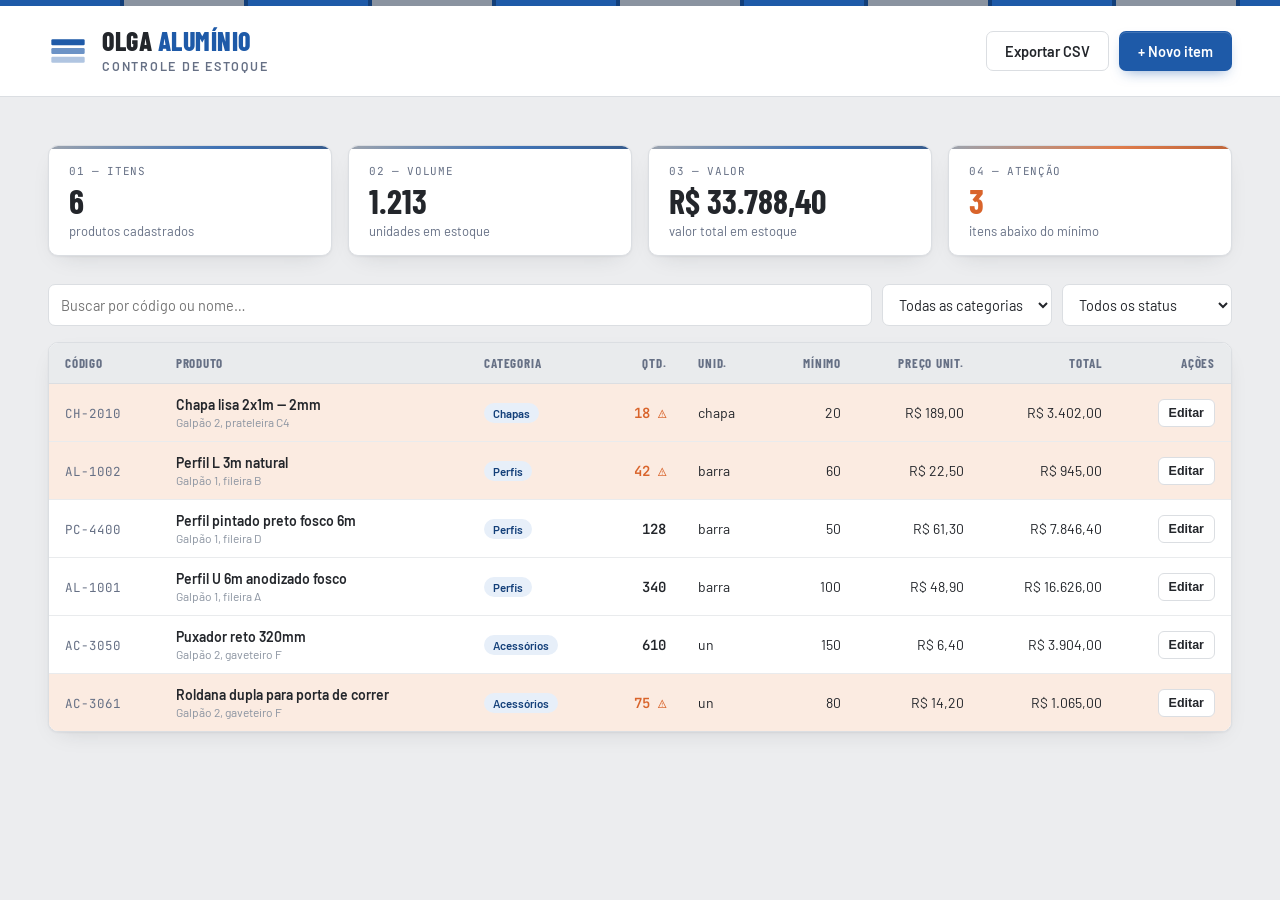
==== index.html @ a514bb4b "Add files via upload" ====
<!DOCTYPE html>
<html lang="pt-BR">
<head>
<meta charset="UTF-8">
<meta name="viewport" content="width=device-width, initial-scale=1.0">
<title>Olga Alumínio — Controle de Estoque</title>
<link rel="preconnect" href="https://fonts.googleapis.com">
<link rel="preconnect" href="https://fonts.gstatic.com" crossorigin>
<link href="https://fonts.googleapis.com/css2?family=Barlow+Condensed:wght@500;600;700;800&family=Barlow:wght@400;500;600&family=JetBrains+Mono:wght@400;500;600&display=swap" rel="stylesheet">
<link rel="stylesheet" href="style.css">
</head>
<body>

<div class="rail"></div>

<header class="topbar">
  <div class="brand">
    <svg class="brand-mark" viewBox="0 0 48 48" fill="none" xmlns="http://www.w3.org/2000/svg" aria-hidden="true">
      <rect x="4" y="10" width="40" height="7" rx="1.5" fill="currentColor"/>
      <rect x="4" y="20.5" width="40" height="7" rx="1.5" fill="currentColor" opacity="0.65"/>
      <rect x="4" y="31" width="40" height="7" rx="1.5" fill="currentColor" opacity="0.35"/>
    </svg>
    <div class="brand-text">
      <h1>OLGA <span>ALUMÍNIO</span></h1>
      <p>Controle de Estoque</p>
    </div>
  </div>
  <div class="topbar-actions">
    <button class="btn btn-ghost" id="btnExport" type="button">Exportar CSV</button>
    <button class="btn btn-primary" id="btnNew" type="button">+ Novo item</button>
  </div>
</header>

<main class="layout">

  <section class="kpis" aria-label="Resumo do estoque">
    <div class="kpi-card">
      <span class="kpi-eyebrow">01 — Itens</span>
      <strong class="kpi-value" id="kpiTotalItens">0</strong>
      <span class="kpi-label">produtos cadastrados</span>
    </div>
    <div class="kpi-card">
      <span class="kpi-eyebrow">02 — Volume</span>
      <strong class="kpi-value" id="kpiTotalUnidades">0</strong>
      <span class="kpi-label">unidades em estoque</span>
    </div>
    <div class="kpi-card">
      <span class="kpi-eyebrow">03 — Valor</span>
      <strong class="kpi-value" id="kpiValorTotal">R$ 0,00</strong>
      <span class="kpi-label">valor total em estoque</span>
    </div>
    <div class="kpi-card kpi-alert">
      <span class="kpi-eyebrow">04 — Atenção</span>
      <strong class="kpi-value" id="kpiBaixoEstoque">0</strong>
      <span class="kpi-label">itens abaixo do mínimo</span>
    </div>
  </section>

  <section class="toolbar" aria-label="Filtros">
    <input type="search" id="busca" class="input search" placeholder="Buscar por código ou nome…" autocomplete="off">
    <select id="filtroCategoria" class="input select"></select>
    <select id="filtroStatus" class="input select">
      <option value="todos">Todos os status</option>
      <option value="baixo">Abaixo do mínimo</option>
      <option value="ok">Estoque normal</option>
    </select>
  </section>

  <section class="table-wrap">
    <table class="stock-table">
      <thead>
        <tr>
          <th data-sort="codigo">Código</th>
          <th data-sort="nome">Produto</th>
          <th data-sort="categoria">Categoria</th>
          <th data-sort="quantidade" class="num">Qtd.</th>
          <th>Unid.</th>
          <th data-sort="minimo" class="num">Mínimo</th>
          <th data-sort="preco" class="num">Preço unit.</th>
          <th class="num">Total</th>
          <th class="actions">Ações</th>
        </tr>
      </thead>
      <tbody id="tbody"></tbody>
    </table>
    <p class="empty-state" id="emptyState" hidden>
      Nenhum item no pátio. Cadastre o primeiro perfil, chapa ou acessório para começar o controle.
    </p>
  </section>

</main>

<div class="drawer-overlay" id="overlay" hidden></div>
<aside class="drawer" id="drawer" aria-hidden="true">
  <form id="form" novalidate>
    <div class="drawer-head">
      <h2 id="drawerTitle">Novo item</h2>
      <button type="button" class="btn-close" id="btnClose" aria-label="Fechar">×</button>
    </div>

    <input type="hidden" id="itemId">

    <label class="field">
      <span>Código</span>
      <input type="text" id="fCodigo" required placeholder="Ex.: AL-1001" class="input">
    </label>

    <label class="field">
      <span>Nome do produto</span>
      <input type="text" id="fNome" required placeholder="Ex.: Perfil U 6m anodizado" class="input">
    </label>

    <label class="field">
      <span>Categoria</span>
      <input type="text" id="fCategoria" required list="listaCategorias" placeholder="Ex.: Perfis, Chapas, Acessórios" class="input">
      <datalist id="listaCategorias"></datalist>
    </label>

    <div class="field-row">
      <label class="field">
        <span>Quantidade</span>
        <input type="number" id="fQuantidade" required min="0" step="1" class="input">
      </label>
      <label class="field">
        <span>Unidade</span>
        <input type="text" id="fUnidade" required placeholder="un, m, kg, barra" class="input">
      </label>
    </div>

    <div class="field-row">
      <label class="field">
        <span>Estoque mínimo</span>
        <input type="number" id="fMinimo" required min="0" step="1" class="input">
      </label>
      <label class="field">
        <span>Preço unitário (R$)</span>
        <input type="number" id="fPreco" required min="0" step="0.01" class="input">
      </label>
    </div>

    <label class="field">
      <span>Localização no pátio (opcional)</span>
      <input type="text" id="fLocal" placeholder="Ex.: Galpão 2, prateleira C4" class="input">
    </label>

    <div class="drawer-actions">
      <button type="button" class="btn btn-ghost" id="btnDelete" hidden>Excluir item</button>
      <div class="spacer"></div>
      <button type="button" class="btn btn-ghost" id="btnCancel">Cancelar</button>
      <button type="submit" class="btn btn-primary">Salvar</button>
    </div>
  </form>
</aside>

<div class="toast" id="toast" role="status" aria-live="polite"></div>

<script src="script.js"></script>
</body>
</html>
---- style.css ----
:root {
  --bg: #ECEDEF;
  --surface: #FFFFFF;
  --graphite: #23262B;
  --steel: #667085;
  --steel-soft: #8A93A0;
  --line: #DBDEE2;
  --line-soft: #E9EBED;
  --blue: #1E5AA8;
  --blue-dark: #133F79;
  --blue-tint: #E7EFF9;
  --orange: #D9642B;
  --orange-tint: #FBEBE1;
  --green: #2E8B57;
  --shadow: 0 1px 2px rgba(35,38,43,0.06), 0 8px 24px -12px rgba(35,38,43,0.18);
  --radius: 10px;
}

* { box-sizing: border-box; }

body {
  margin: 0;
  background: var(--bg);
  color: var(--graphite);
  font-family: 'Barlow', system-ui, sans-serif;
  -webkit-font-smoothing: antialiased;
}

.rail {
  height: 6px;
  width: 100%;
  background: repeating-linear-gradient(
    90deg,
    var(--blue) 0px, var(--blue) 120px,
    var(--blue-dark) 120px, var(--blue-dark) 124px,
    var(--steel-soft) 124px, var(--steel-soft) 244px,
    var(--blue-dark) 244px, var(--blue-dark) 248px
  );
}

/* ---------- Topbar ---------- */

.topbar {
  display: flex;
  align-items: center;
  justify-content: space-between;
  padding: 22px clamp(20px, 4vw, 48px);
  background: var(--surface);
  border-bottom: 1px solid var(--line);
}

.brand { display: flex; align-items: center; gap: 14px; }

.brand-mark {
  width: 40px;
  height: 40px;
  color: var(--blue);
  flex-shrink: 0;
}

.brand-text h1 {
  font-family: 'Barlow Condensed', sans-serif;
  font-weight: 800;
  font-size: 26px;
  letter-spacing: 0.02em;
  margin: 0;
  line-height: 1;
  color: var(--graphite);
}
.brand-text h1 span { color: var(--blue); }

.brand-text p {
  margin: 4px 0 0;
  font-size: 12.5px;
  letter-spacing: 0.14em;
  text-transform: uppercase;
  color: var(--steel);
  font-weight: 600;
}

.topbar-actions { display: flex; gap: 10px; }

/* ---------- Buttons ---------- */

.btn {
  font-family: 'Barlow', sans-serif;
  font-weight: 600;
  font-size: 14.5px;
  padding: 10px 18px;
  border-radius: 7px;
  border: 1px solid transparent;
  cursor: pointer;
  transition: transform 0.08s ease, background 0.15s ease, border-color 0.15s ease;
}
.btn:active { transform: translateY(1px); }

.btn-primary {
  background: var(--blue);
  color: #fff;
  box-shadow: 0 1px 0 rgba(255,255,255,0.15) inset, 0 6px 14px -6px rgba(30,90,168,0.55);
}
.btn-primary:hover { background: var(--blue-dark); }

.btn-ghost {
  background: transparent;
  color: var(--graphite);
  border-color: var(--line);
}
.btn-ghost:hover { border-color: var(--steel-soft); background: var(--line-soft); }

.btn-close {
  background: none;
  border: none;
  font-size: 26px;
  line-height: 1;
  color: var(--steel);
  cursor: pointer;
  padding: 2px 6px;
}
.btn-close:hover { color: var(--graphite); }

/* ---------- Layout ---------- */

.layout {
  padding: clamp(20px, 4vw, 48px);
  max-width: 1280px;
  margin: 0 auto;
}

/* ---------- KPI cards ---------- */

.kpis {
  display: grid;
  grid-template-columns: repeat(4, 1fr);
  gap: 16px;
  margin-bottom: 28px;
}

.kpi-card {
  position: relative;
  background: var(--surface);
  border: 1px solid var(--line);
  border-radius: var(--radius);
  padding: 18px 20px 16px;
  display: flex;
  flex-direction: column;
  gap: 4px;
  overflow: hidden;
  box-shadow: var(--shadow);
}
.kpi-card::before {
  content: "";
  position: absolute;
  top: 0; left: 0; right: 0;
  height: 3px;
  background: linear-gradient(90deg, var(--steel-soft), var(--blue) 60%, var(--blue-dark));
  opacity: 0.85;
}
.kpi-card.kpi-alert::before {
  background: linear-gradient(90deg, var(--steel-soft), var(--orange) 60%, #B44B18);
}

.kpi-eyebrow {
  font-family: 'JetBrains Mono', monospace;
  font-size: 11px;
  letter-spacing: 0.06em;
  color: var(--steel);
  text-transform: uppercase;
}

.kpi-value {
  font-family: 'Barlow Condensed', sans-serif;
  font-size: 34px;
  font-weight: 700;
  line-height: 1.1;
  color: var(--graphite);
}
.kpi-alert .kpi-value { color: var(--orange); }

.kpi-label {
  font-size: 13px;
  color: var(--steel);
}

/* ---------- Toolbar ---------- */

.toolbar {
  display: flex;
  gap: 10px;
  margin-bottom: 16px;
  flex-wrap: wrap;
}

.input {
  font-family: 'Barlow', sans-serif;
  font-size: 14.5px;
  border: 1px solid var(--line);
  background: var(--surface);
  border-radius: 7px;
  padding: 10px 12px;
  color: var(--graphite);
  outline: none;
  transition: border-color 0.15s ease, box-shadow 0.15s ease;
}
.input:focus {
  border-color: var(--blue);
  box-shadow: 0 0 0 3px var(--blue-tint);
}

.search { flex: 1 1 260px; }
.select { min-width: 170px; }

/* ---------- Table ---------- */

.table-wrap {
  background: var(--surface);
  border: 1px solid var(--line);
  border-radius: var(--radius);
  overflow: hidden;
  box-shadow: var(--shadow);
}

.stock-table {
  width: 100%;
  border-collapse: collapse;
  font-size: 14px;
}

.stock-table thead th {
  text-align: left;
  font-family: 'Barlow Condensed', sans-serif;
  font-weight: 700;
  font-size: 13px;
  letter-spacing: 0.06em;
  text-transform: uppercase;
  color: var(--steel);
  background: var(--line-soft);
  padding: 12px 16px;
  border-bottom: 1px solid var(--line);
  cursor: pointer;
  user-select: none;
  white-space: nowrap;
}
.stock-table thead th:hover { color: var(--blue); }
.stock-table thead th.num,
.stock-table td.num { text-align: right; }
.stock-table thead th.actions { text-align: right; cursor: default; }

.stock-table tbody td {
  padding: 12px 16px;
  border-bottom: 1px solid var(--line-soft);
  vertical-align: middle;
}
.stock-table tbody tr:last-child td { border-bottom: none; }
.stock-table tbody tr:hover { background: #F7F8FA; }
.stock-table tbody tr.low-stock { background: var(--orange-tint); }
.stock-table tbody tr.low-stock:hover { background: #F8DFCE; }

.cell-codigo { font-family: 'JetBrains Mono', monospace; font-size: 12.5px; color: var(--steel); }
.cell-nome { font-weight: 600; }
.cell-local { display: block; font-size: 12px; color: var(--steel-soft); margin-top: 2px; }
.cell-cat {
  display: inline-block;
  font-size: 11.5px;
  font-weight: 600;
  padding: 3px 9px;
  border-radius: 100px;
  background: var(--blue-tint);
  color: var(--blue-dark);
}
.qty-badge { font-family: 'JetBrains Mono', monospace; font-weight: 600; }
.low-stock .qty-badge { color: var(--orange); }
.low-stock .qty-badge::after { content: " ⚠"; }

.row-actions { display: flex; gap: 8px; justify-content: flex-end; }
.icon-btn {
  border: 1px solid var(--line);
  background: var(--surface);
  border-radius: 6px;
  padding: 6px 10px;
  font-size: 12.5px;
  font-weight: 600;
  cursor: pointer;
  color: var(--graphite);
}
.icon-btn:hover { border-color: var(--blue); color: var(--blue); }

.empty-state {
  text-align: center;
  color: var(--steel);
  padding: 48px 20px;
  font-size: 14.5px;
}

/* ---------- Drawer ---------- */

.drawer-overlay {
  position: fixed; inset: 0;
  background: rgba(23,26,30,0.42);
  z-index: 40;
}

.drawer {
  position: fixed;
  top: 0; right: 0; bottom: 0;
  width: min(420px, 100vw);
  background: var(--surface);
  border-left: 1px solid var(--line);
  z-index: 50;
  transform: translateX(100%);
  transition: transform 0.22s ease;
  overflow-y: auto;
}
.drawer.open { transform: translateX(0); }

.drawer form { padding: 24px; display: flex; flex-direction: column; gap: 14px; }

.drawer-head {
  display: flex;
  align-items: center;
  justify-content: space-between;
  margin-bottom: 4px;
}
.drawer-head h2 {
  font-family: 'Barlow Condensed', sans-serif;
  font-size: 24px;
  font-weight: 700;
  margin: 0;
}

.field { display: flex; flex-direction: column; gap: 6px; font-size: 13px; font-weight: 600; color: var(--steel); }
.field .input { font-weight: 400; color: var(--graphite); }
.field-row { display: flex; gap: 12px; }
.field-row .field { flex: 1; }

.drawer-actions {
  display: flex;
  align-items: center;
  gap: 10px;
  margin-top: 8px;
  padding-top: 16px;
  border-top: 1px solid var(--line-soft);
}
.spacer { flex: 1; }

/* ---------- Toast ---------- */

.toast {
  position: fixed;
  bottom: 24px;
  left: 50%;
  transform: translateX(-50%) translateY(20px);
  background: var(--graphite);
  color: #fff;
  padding: 12px 20px;
  border-radius: 8px;
  font-size: 14px;
  font-weight: 500;
  opacity: 0;
  pointer-events: none;
  transition: opacity 0.2s ease, transform 0.2s ease;
  z-index: 60;
}
.toast.show { opacity: 1; transform: translateX(-50%) translateY(0); }

/* ---------- Responsive ---------- */

@media (max-width: 860px) {
  .kpis { grid-template-columns: repeat(2, 1fr); }
  .stock-table thead { display: none; }
  .stock-table, .stock-table tbody, .stock-table tr, .stock-table td { display: block; width: 100%; }
  .stock-table tbody tr { border-bottom: 6px solid var(--bg); padding: 8px 0; }
  .stock-table tbody td { display: flex; justify-content: space-between; gap: 12px; border-bottom: none; padding: 6px 16px; }
  .stock-table tbody td.num { text-align: left; }
  .stock-table tbody td::before { content: attr(data-label); font-weight: 700; color: var(--steel); font-size: 11px; text-transform: uppercase; }
  .row-actions { justify-content: flex-start; }
}

@media (max-width: 600px) {
  .kpis { grid-template-columns: 1fr 1fr; }
  .topbar { flex-direction: column; align-items: flex-start; gap: 14px; }
  .topbar-actions { width: 100%; }
  .btn { flex: 1; }
}

@media (prefers-reduced-motion: reduce) {
  .drawer, .toast, .btn { transition: none; }
}
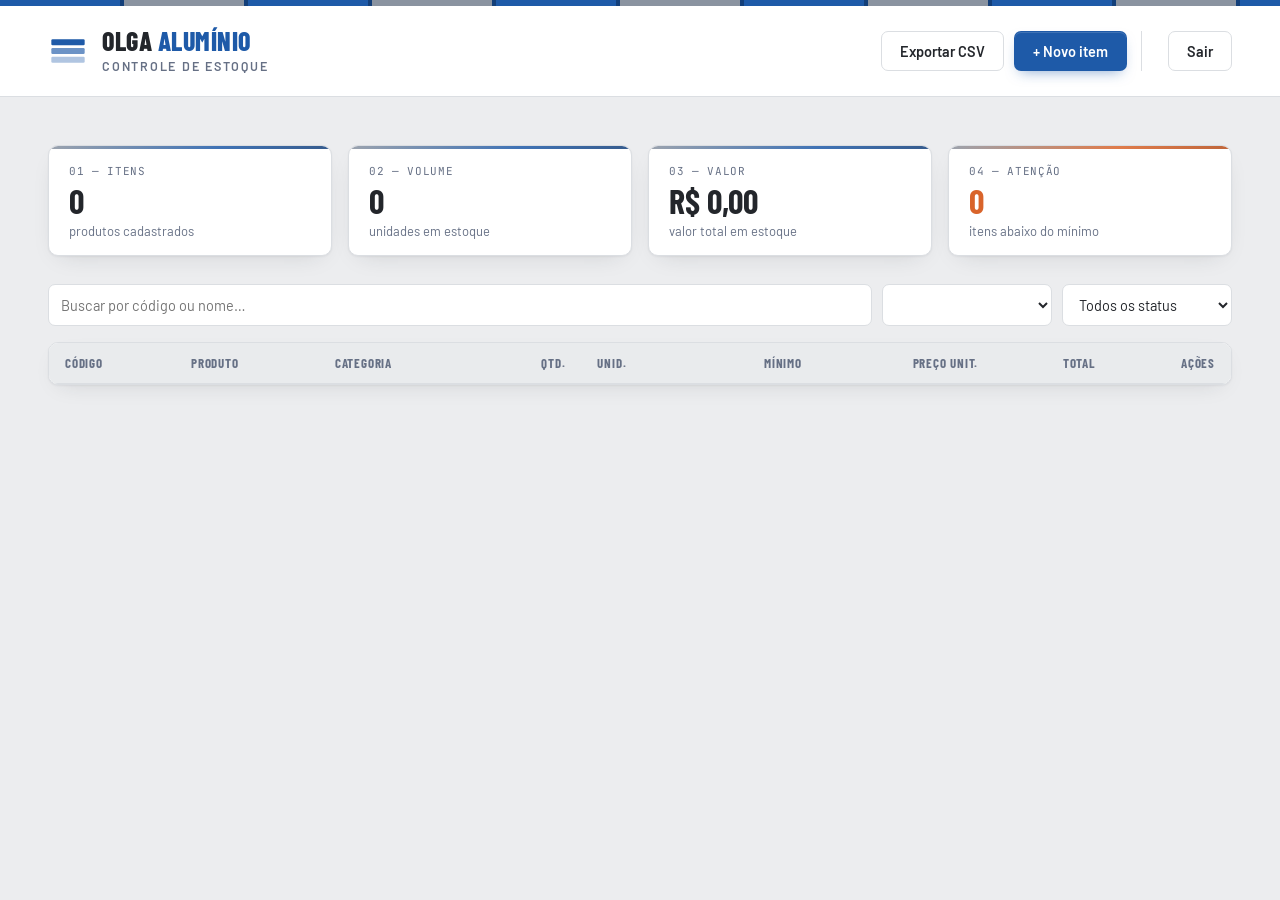
==== commit 16831ef2: "Add user authentication and management features" ====
--- a/index.html
+++ b/index.html
@@ -4,10 +4,21 @@
 <meta charset="UTF-8">
 <meta name="viewport" content="width=device-width, initial-scale=1.0">
 <title>Olga Alumínio — Controle de Estoque</title>
+<link rel="icon" type="image/png" href="favicon.png">
+<link rel="icon" type="image/png" sizes="32x32" href="favicon-32.png">
+<link rel="apple-touch-icon" href="apple-touch-icon.png">
 <link rel="preconnect" href="https://fonts.googleapis.com">
 <link rel="preconnect" href="https://fonts.gstatic.com" crossorigin>
 <link href="https://fonts.googleapis.com/css2?family=Barlow+Condensed:wght@500;600;700;800&family=Barlow:wght@400;500;600&family=JetBrains+Mono:wght@400;500;600&display=swap" rel="stylesheet">
 <link rel="stylesheet" href="style.css">
+<script src="auth.js"></script>
+<script>
+  // Guarda de sessão: se não houver usuário logado, volta para a tela de login
+  // antes de o conteúdo da página ser desenhado.
+  if (!OlgaAuth.sessaoAtual()) {
+    window.location.replace("login.html");
+  }
+</script>
 </head>
 <body>
 
@@ -28,6 +39,12 @@
   <div class="topbar-actions">
     <button class="btn btn-ghost" id="btnExport" type="button">Exportar CSV</button>
     <button class="btn btn-primary" id="btnNew" type="button">+ Novo item</button>
+    <button class="btn btn-ghost" id="btnUsuarios" type="button" hidden>Usuários</button>
+    <div class="user-chip">
+      <span class="user-chip-name" id="userNome"></span>
+      <span class="user-chip-role" id="userRole"></span>
+    </div>
+    <button class="btn btn-ghost" id="btnSair" type="button">Sair</button>
   </div>
 </header>
 
@@ -152,6 +169,54 @@
   </form>
 </aside>
 
+<div class="drawer-overlay" id="overlayUsuarios" hidden></div>
+<aside class="drawer" id="drawerUsuarios" aria-hidden="true">
+  <div class="drawer-head">
+    <h2>Usuários</h2>
+    <button type="button" class="btn-close" id="btnCloseUsuarios" aria-label="Fechar">×</button>
+  </div>
+
+  <div class="user-list" id="userList"></div>
+
+  <form id="formUsuario" class="user-form">
+    <h3 id="userFormTitle">Novo usuário</h3>
+    <input type="hidden" id="uId">
+
+    <label class="field">
+      <span>Nome completo</span>
+      <input type="text" id="uNome" class="input" required>
+    </label>
+
+    <label class="field">
+      <span>Usuário (login)</span>
+      <input type="text" id="uUsuario" class="input" required autocomplete="off">
+    </label>
+
+    <label class="field">
+      <span>Senha</span>
+      <input type="password" id="uSenha" class="input" autocomplete="new-password">
+      <small class="field-hint" id="uSenhaHint">Mínimo 4 caracteres.</small>
+    </label>
+
+    <label class="field">
+      <span>Função</span>
+      <select id="uRole" class="input select">
+        <option value="funcionario">Funcionário — só visualiza o estoque</option>
+        <option value="gerente">Gerente — cadastra, edita e exporta</option>
+        <option value="admin">Administrador — acesso total</option>
+      </select>
+    </label>
+
+    <p class="login-error" id="userFormError" hidden></p>
+
+    <div class="drawer-actions">
+      <button type="button" class="btn btn-ghost" id="btnCancelUsuario">Limpar</button>
+      <div class="spacer"></div>
+      <button type="submit" class="btn btn-primary">Salvar usuário</button>
+    </div>
+  </form>
+</aside>
+
 <div class="toast" id="toast" role="status" aria-live="polite"></div>
 
 <script src="script.js"></script>
--- a/style.css
+++ b/style.css
@@ -363,6 +363,146 @@
 }
 .toast.show { opacity: 1; transform: translateX(-50%) translateY(0); }
 
+/* ---------- User chip (topbar) ---------- */
+
+.user-chip {
+  display: flex;
+  flex-direction: column;
+  align-items: flex-end;
+  line-height: 1.25;
+  padding: 4px 4px 4px 12px;
+  border-left: 1px solid var(--line);
+  margin-left: 4px;
+}
+.user-chip-name {
+  font-size: 13.5px;
+  font-weight: 600;
+  color: var(--graphite);
+}
+.user-chip-role {
+  font-family: 'JetBrains Mono', monospace;
+  font-size: 10.5px;
+  letter-spacing: 0.05em;
+  text-transform: uppercase;
+  color: var(--steel);
+}
+.user-chip-role[data-role="admin"] { color: var(--blue); }
+.user-chip-role[data-role="gerente"] { color: #9A5B12; }
+.user-chip-role[data-role="funcionario"] { color: var(--green); }
+
+/* ---------- User management panel ---------- */
+
+.user-list {
+  padding: 20px 24px 4px;
+  display: flex;
+  flex-direction: column;
+  gap: 8px;
+  max-height: 34vh;
+  overflow-y: auto;
+}
+
+.user-row {
+  display: flex;
+  align-items: center;
+  justify-content: space-between;
+  gap: 10px;
+  padding: 10px 12px;
+  border: 1px solid var(--line);
+  border-radius: 8px;
+  background: var(--line-soft);
+}
+.user-row-info { display: flex; flex-direction: column; gap: 2px; }
+.user-row-nome { font-weight: 600; font-size: 13.5px; }
+.user-row-meta { font-size: 12px; color: var(--steel); font-family: 'JetBrains Mono', monospace; }
+
+.user-form {
+  padding: 18px 24px 24px;
+  border-top: 1px solid var(--line);
+  display: flex;
+  flex-direction: column;
+  gap: 14px;
+}
+.user-form h3 {
+  font-family: 'Barlow Condensed', sans-serif;
+  font-size: 18px;
+  font-weight: 700;
+  margin: 4px 0 0;
+}
+
+.field-hint { font-size: 11.5px; color: var(--steel-soft); font-weight: 400; }
+
+/* ---------- Login page ---------- */
+
+.login-body { background: var(--bg); }
+
+.login-wrap {
+  min-height: calc(100vh - 6px);
+  display: flex;
+  align-items: center;
+  justify-content: center;
+  padding: 24px;
+}
+
+.login-card {
+  width: 100%;
+  max-width: 400px;
+  background: var(--surface);
+  border: 1px solid var(--line);
+  border-radius: 14px;
+  box-shadow: var(--shadow);
+  padding: 32px 30px 28px;
+}
+
+.brand-center {
+  flex-direction: column;
+  text-align: center;
+  gap: 10px;
+  margin-bottom: 26px;
+}
+.brand-center .brand-mark { width: 44px; height: 44px; }
+.brand-center .brand-text p { margin-top: 6px; }
+
+#loginForm { display: flex; flex-direction: column; gap: 14px; }
+
+.btn-block { width: 100%; padding: 12px 18px; font-size: 15px; }
+
+.login-error {
+  background: var(--orange-tint);
+  color: #B44B18;
+  border: 1px solid #F0C6A8;
+  border-radius: 7px;
+  padding: 9px 12px;
+  font-size: 13.5px;
+  margin: 0;
+}
+
+.login-hint {
+  margin-top: 24px;
+  padding-top: 20px;
+  border-top: 1px solid var(--line-soft);
+  font-size: 12.5px;
+  color: var(--steel);
+}
+.login-hint-title {
+  display: block;
+  font-family: 'Barlow Condensed', sans-serif;
+  font-size: 13px;
+  font-weight: 700;
+  letter-spacing: 0.04em;
+  text-transform: uppercase;
+  color: var(--graphite);
+  margin-bottom: 8px;
+}
+.login-hint ul { margin: 0 0 10px; padding-left: 18px; display: flex; flex-direction: column; gap: 4px; }
+.login-hint code {
+  font-family: 'JetBrains Mono', monospace;
+  background: var(--line-soft);
+  padding: 1px 5px;
+  border-radius: 4px;
+  font-size: 11.5px;
+}
+.login-hint p { margin: 0; }
+
 /* ---------- Responsive ---------- */
 
 @media (max-width: 860px) {
@@ -379,8 +519,9 @@
 @media (max-width: 600px) {
   .kpis { grid-template-columns: 1fr 1fr; }
   .topbar { flex-direction: column; align-items: flex-start; gap: 14px; }
-  .topbar-actions { width: 100%; }
+  .topbar-actions { width: 100%; flex-wrap: wrap; }
   .btn { flex: 1; }
+  .user-chip { border-left: none; align-items: flex-start; padding-left: 4px; order: -1; width: 100%; }
 }
 
 @media (prefers-reduced-motion: reduce) {
